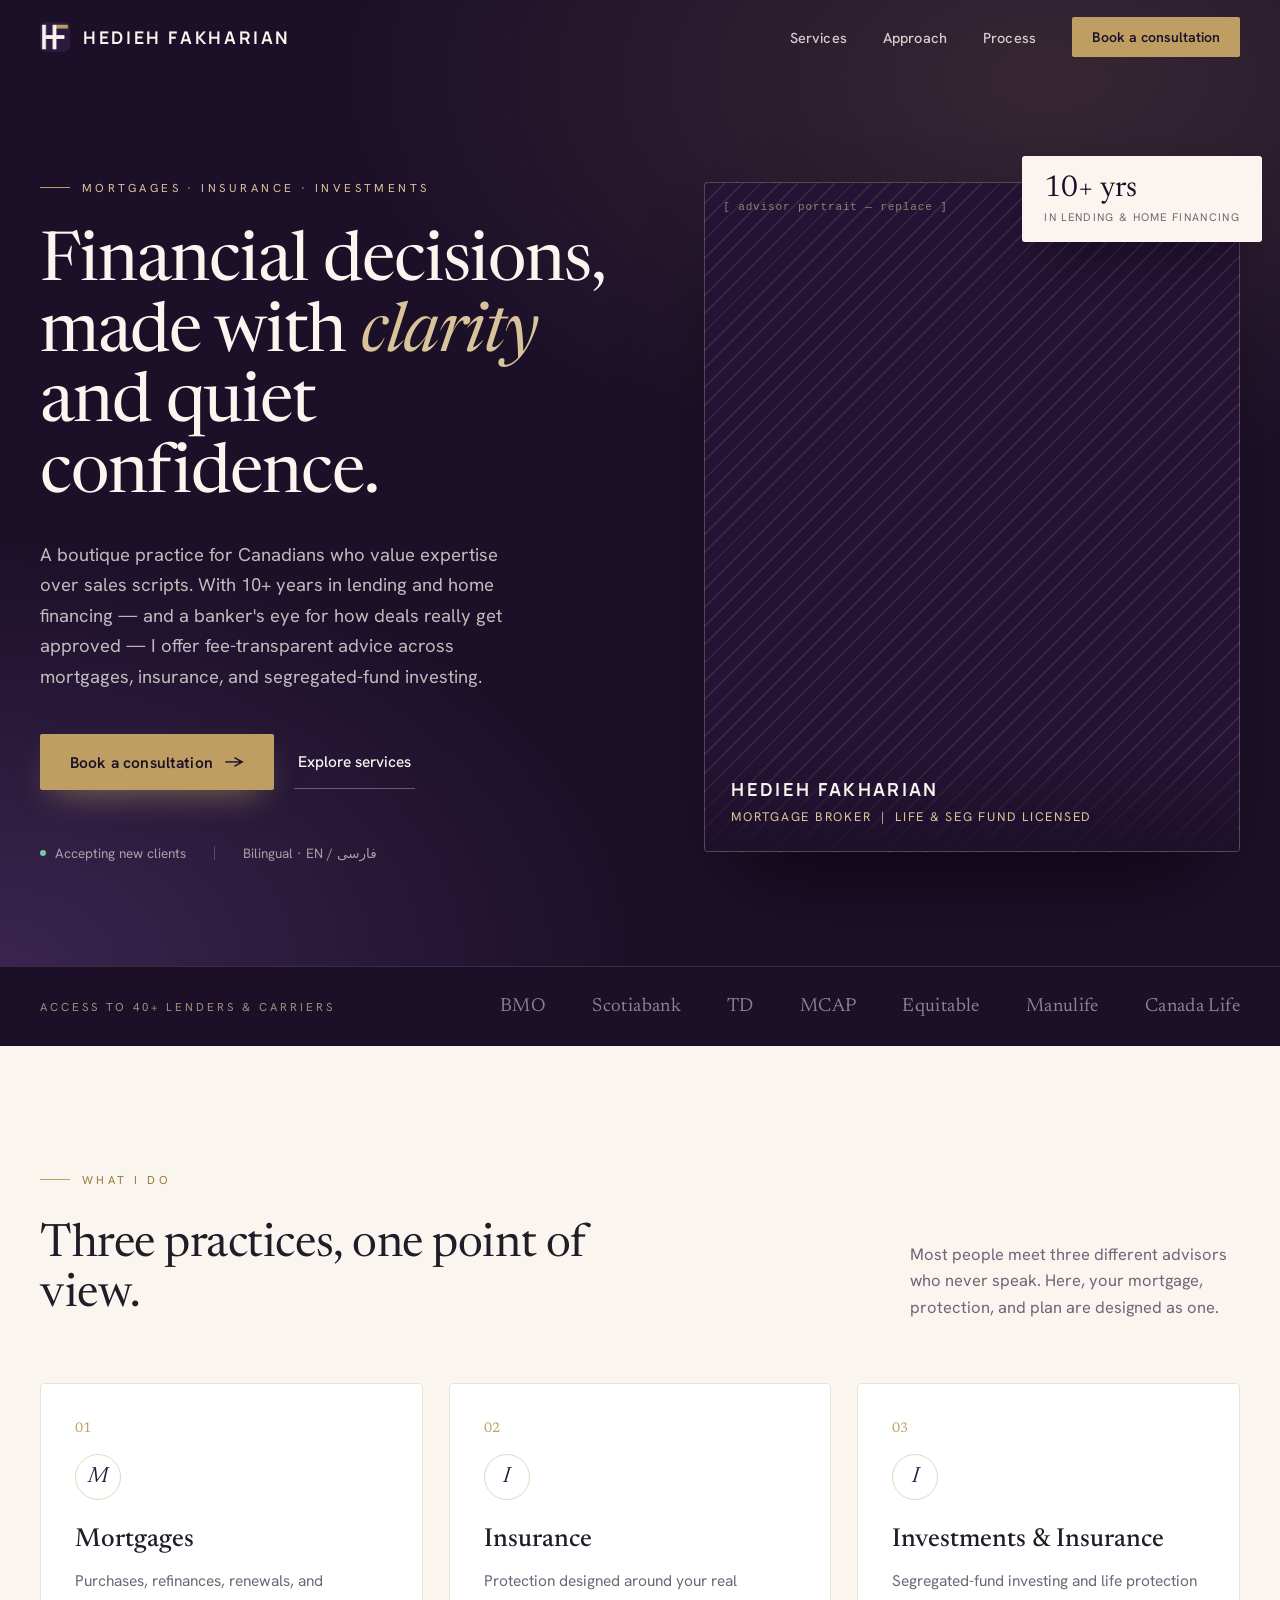
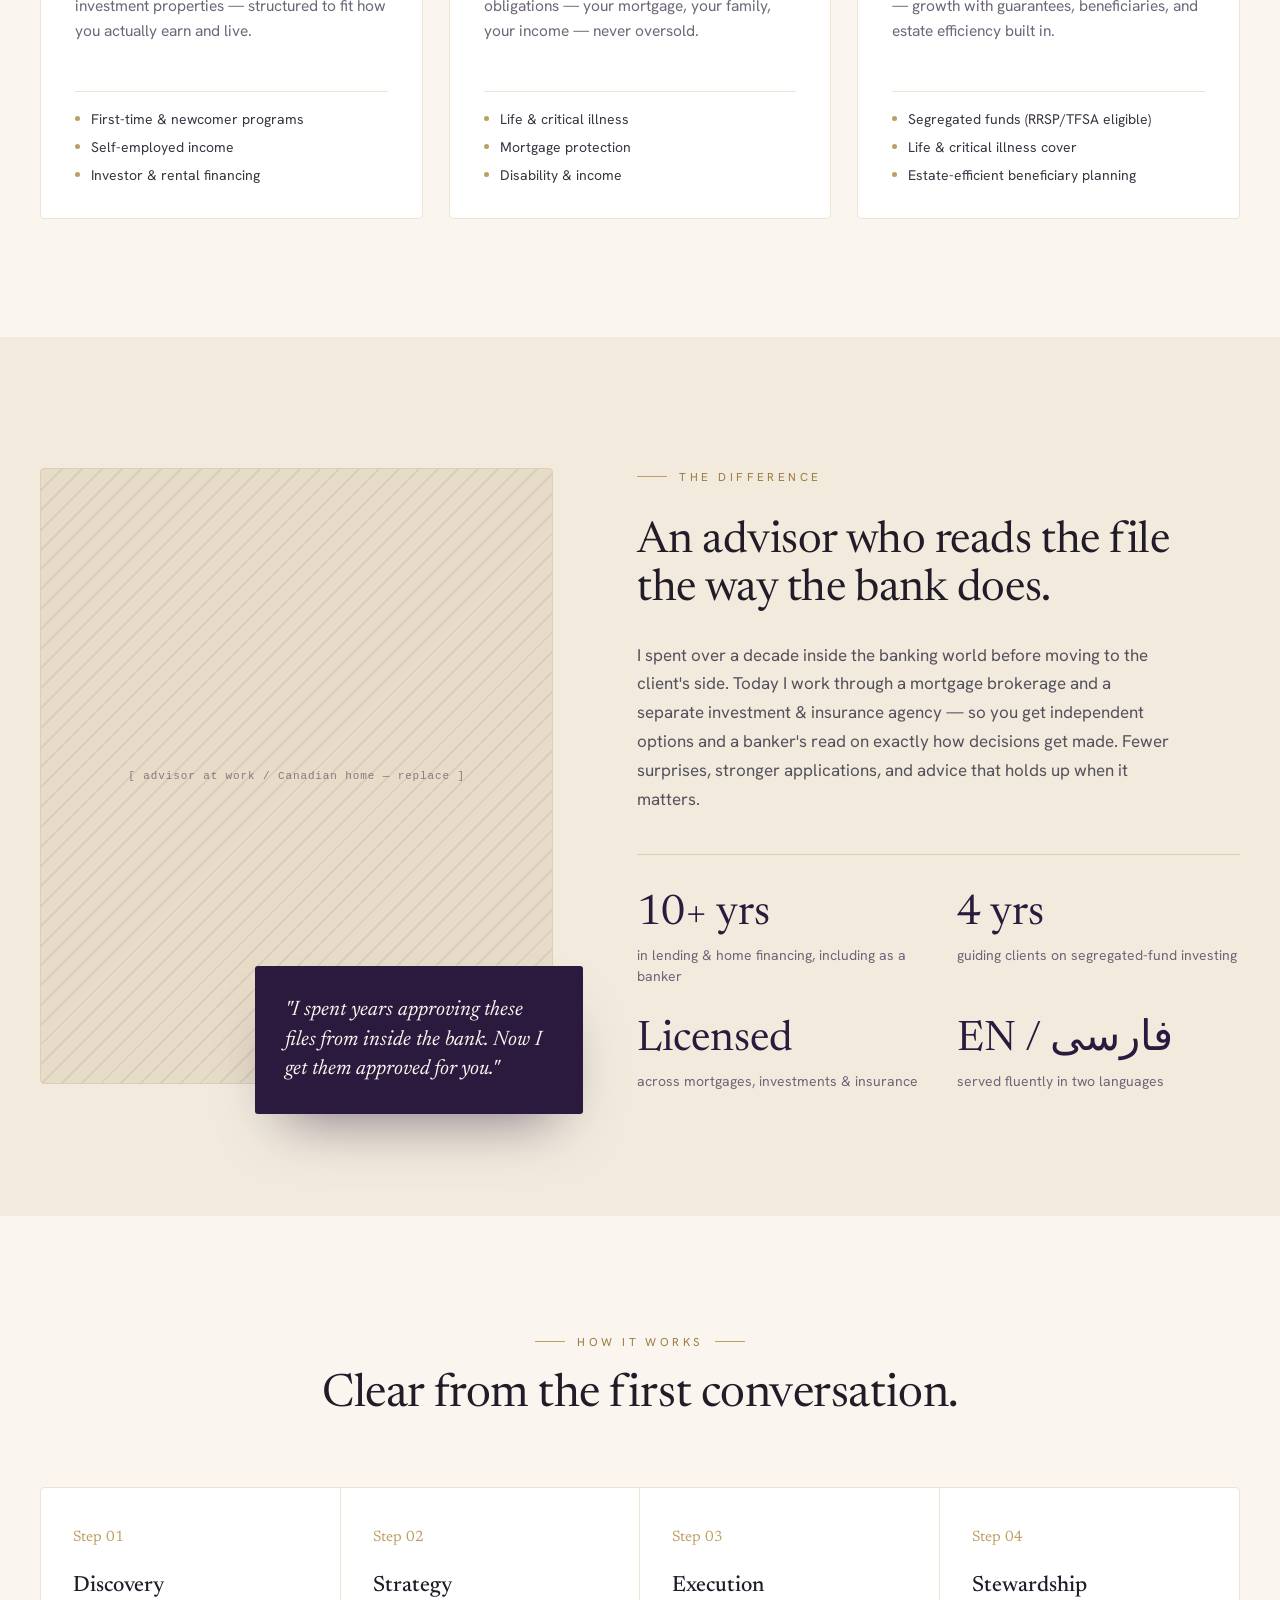
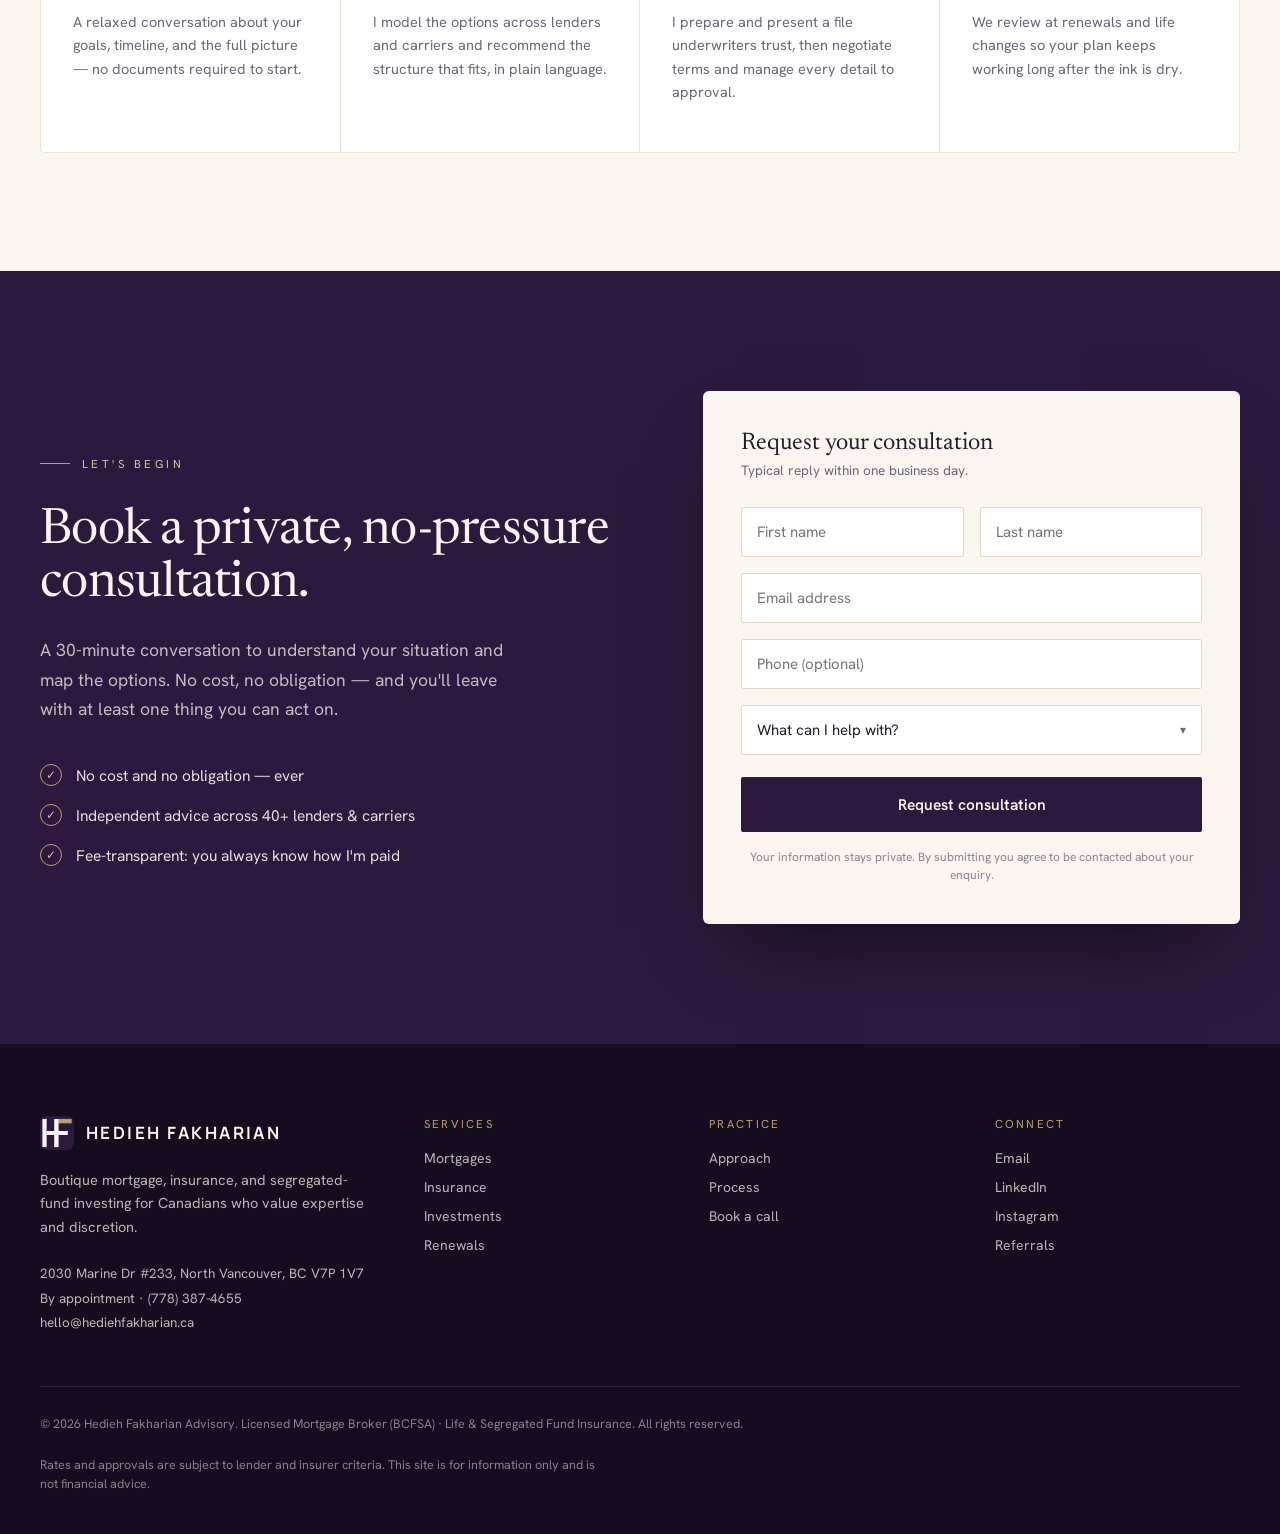
==== index.html @ 72365fda "Initial site: Hedieh Fakharian Advisory website" ====
<!DOCTYPE html>
<html lang="en">
<head>
  <meta charset="utf-8">
  <meta name="viewport" content="width=device-width, initial-scale=1">
  <title>Hedieh Fakharian Advisory — Mortgages, Insurance & Investments</title>
  <meta name="description" content="Boutique mortgage, insurance, and segregated-fund investing for Canadians who value expertise and discretion. Based in North Vancouver, BC.">
  <link rel="icon" type="image/png" href="assets/favicon.png">
  <link rel="apple-touch-icon" href="assets/app-icon.png">
  <link rel="preconnect" href="https://fonts.googleapis.com">
  <link rel="preconnect" href="https://fonts.gstatic.com" crossorigin>
  <link href="https://fonts.googleapis.com/css2?family=Newsreader:ital,opsz,wght@0,6..72,300;0,6..72,400;0,6..72,500;0,6..72,600;1,6..72,300;1,6..72,400&family=Hanken+Grotesk:wght@400;500;600;700&family=Manrope:wght@600;700;800&display=swap" rel="stylesheet">
  <link rel="stylesheet" href="styles.css">
</head>
<body>

  <!-- HEADER -->
  <header class="site-header" id="site-header">
    <div class="header-inner">
      <a href="#top" class="wordmark">
        <img src="assets/favicon.png" alt="" class="wordmark-icon">
        <span class="wordmark-text">HEDIEH&nbsp;FAKHARIAN</span>
      </a>
      <nav class="header-nav">
        <a href="#services" class="nav-link">Services</a>
        <a href="#approach" class="nav-link">Approach</a>
        <a href="#process" class="nav-link">Process</a>
        <a href="#book" class="header-cta">Book a consultation</a>
      </nav>
      <button class="mobile-menu-btn" aria-label="Open menu" id="mobile-menu-btn">
        <span></span><span></span><span></span>
      </button>
    </div>
  </header>

  <!-- HERO -->
  <section id="top" class="hero">
    <div class="hero-gradient"></div>
    <div class="hero-inner">
      <div class="hero-content">
        <div class="eyebrow">
          <span class="eyebrow-line"></span>
          <span class="eyebrow-text">Mortgages · Insurance · Investments</span>
        </div>
        <h1 class="hero-heading">
          Financial decisions,<br>made with <em>clarity</em><br>and quiet confidence.
        </h1>
        <p class="hero-sub">
          A boutique practice for Canadians who value expertise over sales scripts. With 10+ years in lending and home financing — and a banker's eye for how deals really get approved — I offer fee-transparent advice across mortgages, insurance, and segregated-fund investing.
        </p>
        <div class="hero-actions">
          <a href="#book" class="btn-primary">
            Book a consultation <span class="arrow">→</span>
          </a>
          <a href="#services" class="btn-ghost">
            Explore services
          </a>
        </div>
        <div class="hero-meta">
          <span class="status-badge"><span class="status-dot"></span> Accepting new clients</span>
          <span class="meta-divider"></span>
          <span>Bilingual · EN / فارسی</span>
        </div>
      </div>

      <div class="hero-portrait">
        <div class="portrait-frame">
          <span class="portrait-placeholder">[ advisor portrait — replace ]</span>
          <div class="portrait-overlay">
            <div class="portrait-name">HEDIEH&nbsp;FAKHARIAN</div>
            <div class="portrait-title">Mortgage Broker &nbsp;|&nbsp; Life &amp; Seg Fund Licensed</div>
          </div>
        </div>
        <div class="portrait-chip">
          <div class="chip-figure">10+ yrs</div>
          <div class="chip-label">in lending &amp; home financing</div>
        </div>
      </div>
    </div>
  </section>

  <!-- TRUST STRIP -->
  <section class="trust-strip">
    <div class="trust-inner">
      <span class="trust-label">Access to 40+ lenders &amp; carriers</span>
      <div class="trust-logos">
        <span class="partner-name">BMO</span>
        <span class="partner-name">Scotiabank</span>
        <span class="partner-name">TD</span>
        <span class="partner-name">MCAP</span>
        <span class="partner-name">Equitable</span>
        <span class="partner-name">Manulife</span>
        <span class="partner-name">Canada Life</span>
      </div>
    </div>
  </section>

  <!-- SERVICES -->
  <section id="services" class="services">
    <div class="services-inner">
      <div class="services-header">
        <div class="services-header-left">
          <div class="eyebrow">
            <span class="eyebrow-line"></span>
            <span class="eyebrow-text eyebrow-text--dark">What I do</span>
          </div>
          <h2 class="section-heading">Three practices, one point of view.</h2>
        </div>
        <p class="services-intro">Most people meet three different advisors who never speak. Here, your mortgage, protection, and plan are designed as one.</p>
      </div>

      <div class="services-grid">
        <div class="service-card">
          <span class="service-num">01</span>
          <div class="service-icon"><span>M</span></div>
          <h3 class="service-title">Mortgages</h3>
          <p class="service-body">Purchases, refinances, renewals, and investment properties — structured to fit how you actually earn and live.</p>
          <div class="service-points">
            <div class="service-point"><span class="point-dot"></span>First-time &amp; newcomer programs</div>
            <div class="service-point"><span class="point-dot"></span>Self-employed income</div>
            <div class="service-point"><span class="point-dot"></span>Investor &amp; rental financing</div>
          </div>
        </div>

        <div class="service-card">
          <span class="service-num">02</span>
          <div class="service-icon"><span>I</span></div>
          <h3 class="service-title">Insurance</h3>
          <p class="service-body">Protection designed around your real obligations — your mortgage, your family, your income — never oversold.</p>
          <div class="service-points">
            <div class="service-point"><span class="point-dot"></span>Life &amp; critical illness</div>
            <div class="service-point"><span class="point-dot"></span>Mortgage protection</div>
            <div class="service-point"><span class="point-dot"></span>Disability &amp; income</div>
          </div>
        </div>

        <div class="service-card">
          <span class="service-num">03</span>
          <div class="service-icon"><span>I</span></div>
          <h3 class="service-title">Investments &amp; Insurance</h3>
          <p class="service-body">Segregated-fund investing and life protection — growth with guarantees, beneficiaries, and estate efficiency built in.</p>
          <div class="service-points">
            <div class="service-point"><span class="point-dot"></span>Segregated funds (RRSP/TFSA eligible)</div>
            <div class="service-point"><span class="point-dot"></span>Life &amp; critical illness cover</div>
            <div class="service-point"><span class="point-dot"></span>Estate-efficient beneficiary planning</div>
          </div>
        </div>
      </div>
    </div>
  </section>

  <!-- APPROACH / DIFFERENTIATOR -->
  <section id="approach" class="approach">
    <div class="approach-inner">
      <div class="approach-image-col">
        <div class="approach-image-frame">
          <span class="approach-placeholder">[ advisor at work / Canadian home — replace ]</span>
        </div>
        <div class="approach-quote-card">
          <p>"I spent years approving these files from inside the bank. Now I get them approved for you."</p>
        </div>
      </div>

      <div class="approach-content">
        <div class="eyebrow">
          <span class="eyebrow-line"></span>
          <span class="eyebrow-text eyebrow-text--dark">The difference</span>
        </div>
        <h2 class="section-heading approach-heading">An advisor who reads the file the way the bank does.</h2>
        <p class="approach-body">I spent over a decade inside the banking world before moving to the client's side. Today I work through a mortgage brokerage and a separate investment &amp; insurance agency — so you get independent options and a banker's read on exactly how decisions get made. Fewer surprises, stronger applications, and advice that holds up when it matters.</p>

        <div class="stats-grid">
          <div class="stat">
            <div class="stat-figure">10+ yrs</div>
            <div class="stat-label">in lending &amp; home financing, including as a banker</div>
          </div>
          <div class="stat">
            <div class="stat-figure">4 yrs</div>
            <div class="stat-label">guiding clients on segregated-fund investing</div>
          </div>
          <div class="stat">
            <div class="stat-figure">Licensed</div>
            <div class="stat-label">across mortgages, investments &amp; insurance</div>
          </div>
          <div class="stat">
            <div class="stat-figure">EN / فارسی</div>
            <div class="stat-label">served fluently in two languages</div>
          </div>
        </div>
      </div>
    </div>
  </section>

  <!-- PROCESS -->
  <section id="process" class="process">
    <div class="process-inner">
      <div class="process-header">
        <div class="eyebrow eyebrow--centered">
          <span class="eyebrow-line"></span>
          <span class="eyebrow-text eyebrow-text--dark">How it works</span>
          <span class="eyebrow-line"></span>
        </div>
        <h2 class="section-heading">Clear from the first conversation.</h2>
      </div>
      <div class="process-grid">
        <div class="process-step">
          <div class="step-num">Step 01</div>
          <h3 class="step-title">Discovery</h3>
          <p class="step-body">A relaxed conversation about your goals, timeline, and the full picture — no documents required to start.</p>
        </div>
        <div class="process-step">
          <div class="step-num">Step 02</div>
          <h3 class="step-title">Strategy</h3>
          <p class="step-body">I model the options across lenders and carriers and recommend the structure that fits, in plain language.</p>
        </div>
        <div class="process-step">
          <div class="step-num">Step 03</div>
          <h3 class="step-title">Execution</h3>
          <p class="step-body">I prepare and present a file underwriters trust, then negotiate terms and manage every detail to approval.</p>
        </div>
        <div class="process-step">
          <div class="step-num">Step 04</div>
          <h3 class="step-title">Stewardship</h3>
          <p class="step-body">We review at renewals and life changes so your plan keeps working long after the ink is dry.</p>
        </div>
      </div>
    </div>
  </section>

  <!-- BOOKING / CTA -->
  <section id="book" class="booking">
    <div class="booking-inner">
      <div class="booking-content">
        <div class="eyebrow">
          <span class="eyebrow-line"></span>
          <span class="eyebrow-text">Let's begin</span>
        </div>
        <h2 class="booking-heading">Book a private, no-pressure consultation.</h2>
        <p class="booking-sub">A 30-minute conversation to understand your situation and map the options. No cost, no obligation — and you'll leave with at least one thing you can act on.</p>
        <div class="assurances">
          <div class="assurance"><span class="assurance-check">✓</span>No cost and no obligation — ever</div>
          <div class="assurance"><span class="assurance-check">✓</span>Independent advice across 40+ lenders &amp; carriers</div>
          <div class="assurance"><span class="assurance-check">✓</span>Fee-transparent: you always know how I'm paid</div>
        </div>
      </div>

      <div class="booking-form-card">
        <div class="form-title">Request your consultation</div>
        <div class="form-subtitle">Typical reply within one business day.</div>
        <form class="booking-form" id="booking-form">
          <div class="form-row">
            <input type="text" placeholder="First name" required class="form-input">
            <input type="text" placeholder="Last name" required class="form-input">
          </div>
          <input type="email" placeholder="Email address" required class="form-input">
          <input type="tel" placeholder="Phone (optional)" class="form-input">
          <div class="select-wrapper">
            <select class="form-select" required>
              <option value="">What can I help with?</option>
              <option>I'm exploring a mortgage</option>
              <option>Refinancing / renewal</option>
              <option>Insurance &amp; protection</option>
              <option>Investments &amp; insurance</option>
              <option>Not sure yet — let's talk</option>
            </select>
            <span class="select-arrow">▾</span>
          </div>
          <button type="submit" class="form-submit" id="form-submit">Request consultation</button>
          <p class="form-disclaimer">Your information stays private. By submitting you agree to be contacted about your enquiry.</p>
        </form>
      </div>
    </div>
  </section>

  <!-- FOOTER -->
  <footer class="site-footer">
    <div class="footer-inner">
      <div class="footer-grid">
        <div class="footer-brand">
          <div class="footer-wordmark">
            <img src="assets/favicon.png" alt="" class="footer-icon">
            <span class="footer-name">HEDIEH&nbsp;FAKHARIAN</span>
          </div>
          <p class="footer-desc">Boutique mortgage, insurance, and segregated-fund investing for Canadians who value expertise and discretion.</p>
          <div class="footer-contact">
            <div>2030 Marine Dr #233, North Vancouver, BC V7P 1V7</div>
            <div>By appointment · (778) 387-4655</div>
            <div>hello@hediehfakharian.ca</div>
          </div>
        </div>

        <div class="footer-col">
          <div class="footer-col-head">Services</div>
          <div class="footer-links">
            <a href="#services">Mortgages</a>
            <a href="#services">Insurance</a>
            <a href="#services">Investments</a>
            <a href="#services">Renewals</a>
          </div>
        </div>

        <div class="footer-col">
          <div class="footer-col-head">Practice</div>
          <div class="footer-links">
            <a href="#approach">Approach</a>
            <a href="#process">Process</a>
            <a href="#book">Book a call</a>
          </div>
        </div>

        <div class="footer-col">
          <div class="footer-col-head">Connect</div>
          <div class="footer-links">
            <a href="mailto:hello@hediehfakharian.ca">Email</a>
            <a href="#">LinkedIn</a>
            <a href="#">Instagram</a>
            <a href="#">Referrals</a>
          </div>
        </div>
      </div>

      <div class="footer-bottom">
        <span>© 2026 Hedieh Fakharian Advisory. Licensed Mortgage Broker (BCFSA) · Life &amp; Segregated Fund Insurance. All rights reserved.</span>
        <span class="footer-legal">Rates and approvals are subject to lender and insurer criteria. This site is for information only and is not financial advice.</span>
      </div>
    </div>
  </footer>

  <!-- MOBILE NAV OVERLAY -->
  <div class="mobile-nav" id="mobile-nav">
    <nav class="mobile-nav-links">
      <a href="#services">Services</a>
      <a href="#approach">Approach</a>
      <a href="#process">Process</a>
      <a href="#book" class="mobile-nav-cta">Book a consultation</a>
    </nav>
  </div>

  <script src="script.js"></script>
</body>
</html>
---- styles.css ----
/* ===== RESET & BASE ===== */
*, *::before, *::after { box-sizing: border-box; margin: 0; padding: 0; }
html { scroll-behavior: smooth; }
body {
  font-family: 'Hanken Grotesk', system-ui, sans-serif;
  color: #211C28;
  background: #FAF6EF;
  -webkit-font-smoothing: antialiased;
  -moz-osx-font-smoothing: grayscale;
  overflow-x: hidden;
}
::selection { background: #2B1A3D; color: #FAF6EF; }
img { display: block; max-width: 100%; }
a { transition: color 0.2s; }
button { cursor: pointer; }

@keyframes riseIn {
  from { opacity: 0; transform: translateY(18px); }
  to { opacity: 1; transform: translateY(0); }
}
@keyframes fadeIn {
  from { opacity: 0; }
  to { opacity: 1; }
}

/* ===== HEADER ===== */
.site-header {
  position: fixed;
  top: 0;
  left: 0;
  right: 0;
  z-index: 50;
  height: 74px;
  background: transparent;
  transition: background 0.4s ease, box-shadow 0.4s ease;
}
.site-header.scrolled {
  background: rgba(28, 16, 41, 0.92);
  backdrop-filter: saturate(140%) blur(14px);
  -webkit-backdrop-filter: saturate(140%) blur(14px);
  box-shadow: 0 1px 0 rgba(216, 195, 154, 0.16);
}
.header-inner {
  max-width: 1280px;
  margin: 0 auto;
  padding: 0 40px;
  height: 100%;
  display: flex;
  align-items: center;
  justify-content: space-between;
}
.wordmark {
  color: #FAF6EF;
  text-decoration: none;
  display: flex;
  align-items: center;
  gap: 13px;
}
.wordmark-icon {
  width: 30px;
  height: 30px;
  border-radius: 5px;
}
.wordmark-text {
  font-family: 'Manrope', sans-serif;
  font-weight: 700;
  font-size: 17.5px;
  letter-spacing: 0.15em;
}
.header-nav {
  display: flex;
  align-items: center;
  gap: 36px;
}
.nav-link {
  color: rgba(250, 246, 239, 0.82);
  font-size: 14.5px;
  font-weight: 500;
  text-decoration: none;
  letter-spacing: 0.01em;
}
.nav-link:hover { color: #D8C39A; }
.header-cta {
  background: #BE9E62;
  color: #1C1029;
  font-weight: 600;
  font-size: 14px;
  padding: 11px 20px;
  border-radius: 2px;
  text-decoration: none;
  white-space: nowrap;
  transition: opacity 0.2s, transform 0.2s;
}
.header-cta:hover {
  opacity: 0.88;
  transform: translateY(-1px);
}
.mobile-menu-btn {
  display: none;
  flex-direction: column;
  gap: 5px;
  background: none;
  border: none;
  padding: 8px;
}
.mobile-menu-btn span {
  display: block;
  width: 22px;
  height: 2px;
  background: #FAF6EF;
  border-radius: 1px;
  transition: transform 0.3s, opacity 0.3s;
}

/* ===== HERO ===== */
.hero {
  position: relative;
  background: #1C1029;
  color: #FAF6EF;
  overflow: hidden;
}
.hero-gradient {
  position: absolute;
  inset: 0;
  background:
    radial-gradient(120% 90% at 82% 8%, rgba(190, 158, 98, 0.16) 0%, rgba(190, 158, 98, 0) 46%),
    radial-gradient(90% 80% at 0% 100%, rgba(125, 86, 168, 0.30) 0%, rgba(125, 86, 168, 0) 55%);
}
.hero-inner {
  position: relative;
  max-width: 1280px;
  margin: 0 auto;
  padding: 172px 40px 104px;
  display: grid;
  grid-template-columns: 1.05fr 0.95fr;
  gap: 72px;
  align-items: center;
}
.hero-content {
  animation: riseIn 0.9s cubic-bezier(0.2, 0.7, 0.2, 1) both;
}
.eyebrow {
  display: inline-flex;
  align-items: center;
  gap: 12px;
  margin-bottom: 34px;
}
.eyebrow--centered {
  justify-content: center;
}
.eyebrow-line {
  width: 30px;
  height: 1px;
  background: #BE9E62;
}
.eyebrow-text {
  font-size: 11.5px;
  letter-spacing: 0.3em;
  text-transform: uppercase;
  color: #D8C39A;
}
.eyebrow-text--dark { color: #9A7B3E; }
.hero-heading {
  font-family: 'Newsreader', serif;
  font-weight: 400;
  font-size: 68px;
  line-height: 1.04;
  letter-spacing: -0.015em;
  margin-bottom: 28px;
}
.hero-heading em {
  font-style: italic;
  color: #D8C39A;
}
.hero-sub {
  font-size: 18.5px;
  line-height: 1.65;
  color: rgba(250, 246, 239, 0.74);
  max-width: 486px;
  margin-bottom: 42px;
}
.hero-actions {
  display: flex;
  align-items: center;
  gap: 20px;
  flex-wrap: wrap;
}
.btn-primary {
  display: inline-flex;
  align-items: center;
  gap: 12px;
  background: #BE9E62;
  color: #1C1029;
  font-weight: 600;
  font-size: 15.5px;
  letter-spacing: 0.01em;
  padding: 17px 30px;
  border-radius: 2px;
  text-decoration: none;
  box-shadow: 0 14px 34px -14px rgba(190, 158, 98, 0.7);
  transition: transform 0.2s, box-shadow 0.2s;
}
.btn-primary:hover {
  transform: translateY(-2px);
  box-shadow: 0 20px 40px -14px rgba(190, 158, 98, 0.8);
}
.btn-primary .arrow {
  font-size: 17px;
  transform: translateY(-1px);
}
.btn-ghost {
  display: inline-flex;
  align-items: center;
  gap: 10px;
  color: #FAF6EF;
  font-weight: 500;
  font-size: 15.5px;
  text-decoration: none;
  padding: 16px 4px;
  border-bottom: 1px solid rgba(250, 246, 239, 0.32);
  transition: border-color 0.2s, color 0.2s;
}
.btn-ghost:hover {
  border-color: #BE9E62;
  color: #D8C39A;
}
.hero-meta {
  margin-top: 54px;
  display: flex;
  align-items: center;
  gap: 28px;
  color: rgba(250, 246, 239, 0.6);
  font-size: 13.5px;
}
.status-badge {
  display: flex;
  align-items: center;
  gap: 9px;
}
.status-dot {
  width: 6px;
  height: 6px;
  border-radius: 50%;
  background: #7CC79B;
}
.meta-divider {
  width: 1px;
  height: 14px;
  background: rgba(250, 246, 239, 0.2);
}

/* Hero Portrait */
.hero-portrait {
  position: relative;
  animation: fadeIn 1.2s ease both;
}
.portrait-frame {
  position: relative;
  aspect-ratio: 4/5;
  border-radius: 4px;
  overflow: hidden;
  border: 1px solid rgba(216, 195, 154, 0.28);
  background-image: repeating-linear-gradient(135deg, rgba(216, 195, 154, 0.10) 0 2px, transparent 2px 13px);
  background-color: #241334;
  display: flex;
  align-items: flex-end;
  justify-content: center;
  box-shadow: 0 50px 90px -40px rgba(0, 0, 0, 0.7);
}
.portrait-placeholder {
  font-family: ui-monospace, Menlo, monospace;
  font-size: 11px;
  letter-spacing: 0.08em;
  color: rgba(216, 195, 154, 0.62);
  position: absolute;
  top: 18px;
  left: 18px;
}
.portrait-overlay {
  position: relative;
  width: 100%;
  padding: 26px;
  background: linear-gradient(0deg, rgba(28, 16, 41, 0.92) 0%, rgba(28, 16, 41, 0) 100%);
}
.portrait-name {
  font-family: 'Manrope', sans-serif;
  font-weight: 700;
  font-size: 18px;
  letter-spacing: 0.13em;
}
.portrait-title {
  font-size: 12.5px;
  letter-spacing: 0.14em;
  text-transform: uppercase;
  color: #D8C39A;
  margin-top: 7px;
}
.portrait-chip {
  position: absolute;
  top: -26px;
  right: -22px;
  background: #FAF6EF;
  color: #1C1029;
  padding: 18px 22px;
  border-radius: 3px;
  box-shadow: 0 24px 50px -22px rgba(0, 0, 0, 0.55);
}
.chip-figure {
  font-family: 'Newsreader', serif;
  font-size: 30px;
  line-height: 1;
}
.chip-label {
  font-size: 11px;
  letter-spacing: 0.12em;
  text-transform: uppercase;
  color: #6E6678;
  margin-top: 6px;
}

/* ===== TRUST STRIP ===== */
.trust-strip {
  background: #1C1029;
  border-top: 1px solid rgba(216, 195, 154, 0.16);
}
.trust-inner {
  max-width: 1280px;
  margin: 0 auto;
  padding: 30px 40px;
  display: flex;
  align-items: center;
  justify-content: space-between;
  gap: 40px;
  flex-wrap: wrap;
}
.trust-label {
  font-size: 11.5px;
  letter-spacing: 0.26em;
  text-transform: uppercase;
  color: rgba(216, 195, 154, 0.7);
  white-space: nowrap;
}
.trust-logos {
  display: flex;
  align-items: center;
  gap: 46px;
  flex-wrap: wrap;
  flex: 1;
  justify-content: flex-end;
}
.partner-name {
  font-family: 'Newsreader', serif;
  font-size: 19px;
  color: rgba(250, 246, 239, 0.5);
  letter-spacing: 0.02em;
  white-space: nowrap;
}

/* ===== SERVICES ===== */
.services {
  background: #FAF6EF;
  padding: 118px 40px;
}
.services-inner {
  max-width: 1280px;
  margin: 0 auto;
}
.services-header {
  display: flex;
  align-items: flex-end;
  justify-content: space-between;
  gap: 40px;
  margin-bottom: 62px;
  flex-wrap: wrap;
}
.services-header-left {
  max-width: 620px;
}
.section-heading {
  font-family: 'Newsreader', serif;
  font-weight: 400;
  font-size: 46px;
  line-height: 1.08;
  letter-spacing: -0.01em;
}
.services-intro {
  font-size: 16.5px;
  line-height: 1.62;
  color: #6E6678;
  max-width: 330px;
}
.services-grid {
  display: grid;
  grid-template-columns: repeat(3, 1fr);
  gap: 26px;
}
.service-card {
  position: relative;
  background: #fff;
  border: 1px solid #ECE3D3;
  border-radius: 4px;
  padding: 38px 34px 34px;
  display: flex;
  flex-direction: column;
  min-height: 436px;
  transition: transform 0.35s cubic-bezier(0.2, 0.7, 0.2, 1), box-shadow 0.35s, border-color 0.35s;
}
.service-card:hover {
  transform: translateY(-6px);
  box-shadow: 0 30px 60px -34px rgba(43, 26, 61, 0.4);
  border-color: #D8C39A;
}
.service-num {
  font-family: 'Newsreader', serif;
  font-size: 14px;
  color: #BE9E62;
}
.service-icon {
  width: 46px;
  height: 46px;
  border-radius: 50%;
  border: 1px solid #E4D7BE;
  display: flex;
  align-items: center;
  justify-content: center;
  margin: 18px 0 26px;
  color: #2B1A3D;
}
.service-icon span {
  font-family: 'Newsreader', serif;
  font-style: italic;
  font-size: 22px;
}
.service-title {
  font-family: 'Newsreader', serif;
  font-weight: 500;
  font-size: 26px;
  line-height: 1.12;
  margin-bottom: 14px;
}
.service-body {
  font-size: 15.5px;
  line-height: 1.6;
  color: #6E6678;
  margin-bottom: 24px;
  flex: 1;
}
.service-points {
  border-top: 1px solid #ECE3D3;
  padding-top: 18px;
  display: flex;
  flex-direction: column;
  gap: 10px;
}
.service-point {
  display: flex;
  align-items: center;
  gap: 11px;
  font-size: 14px;
  color: #3A3340;
}
.point-dot {
  width: 5px;
  height: 5px;
  border-radius: 50%;
  background: #BE9E62;
  flex: none;
}

/* ===== APPROACH ===== */
.approach {
  background: #F2EBDD;
  padding: 124px 40px;
}
.approach-inner {
  max-width: 1280px;
  margin: 0 auto;
  display: grid;
  grid-template-columns: 0.92fr 1.08fr;
  gap: 84px;
  align-items: center;
}
.approach-image-col {
  position: relative;
}
.approach-image-frame {
  aspect-ratio: 5/6;
  border-radius: 4px;
  background-image: repeating-linear-gradient(135deg, rgba(43, 26, 61, 0.07) 0 2px, transparent 2px 14px);
  background-color: #E7DCC8;
  border: 1px solid #DECFB4;
  display: flex;
  align-items: center;
  justify-content: center;
}
.approach-placeholder {
  font-family: ui-monospace, Menlo, monospace;
  font-size: 11px;
  letter-spacing: 0.08em;
  color: rgba(43, 26, 61, 0.5);
}
.approach-quote-card {
  position: absolute;
  bottom: -30px;
  right: -30px;
  width: 64%;
  background: #2B1A3D;
  color: #FAF6EF;
  padding: 30px;
  border-radius: 3px;
  box-shadow: 0 30px 60px -28px rgba(43, 26, 61, 0.6);
}
.approach-quote-card p {
  font-family: 'Newsreader', serif;
  font-style: italic;
  font-size: 21px;
  line-height: 1.4;
}
.approach-heading {
  margin-bottom: 26px;
  max-width: 560px;
  font-size: 44px;
  line-height: 1.1;
}
.approach-body {
  font-size: 17px;
  line-height: 1.7;
  color: #54505C;
  max-width: 540px;
  margin-bottom: 40px;
}
.stats-grid {
  display: grid;
  grid-template-columns: repeat(2, 1fr);
  gap: 32px 36px;
  border-top: 1px solid #DECFB4;
  padding-top: 38px;
}
.stat-figure {
  font-family: 'Newsreader', serif;
  font-size: 42px;
  line-height: 1;
  color: #2B1A3D;
}
.stat-label {
  font-size: 14px;
  line-height: 1.5;
  color: #6E6678;
  margin-top: 10px;
}

/* ===== PROCESS ===== */
.process {
  background: #FAF6EF;
  padding: 118px 40px;
}
.process-inner {
  max-width: 1280px;
  margin: 0 auto;
}
.process-header {
  text-align: center;
  margin-bottom: 66px;
}
.process-header .eyebrow {
  margin-bottom: 22px;
  display: flex;
  justify-content: center;
}
.process-grid {
  display: grid;
  grid-template-columns: repeat(4, 1fr);
  border: 1px solid #ECE3D3;
  border-radius: 4px;
  overflow: hidden;
  background: #fff;
}
.process-step {
  padding: 42px 32px 48px;
  border-right: 1px solid #ECE3D3;
  transition: background 0.3s;
}
.process-step:last-child { border-right: none; }
.process-step:hover { background: #FBF8F1; }
.step-num {
  font-family: 'Newsreader', serif;
  font-size: 15px;
  color: #BE9E62;
  margin-bottom: 30px;
}
.step-title {
  font-family: 'Newsreader', serif;
  font-weight: 500;
  font-size: 22px;
  margin-bottom: 13px;
}
.step-body {
  font-size: 14.5px;
  line-height: 1.62;
  color: #6E6678;
}

/* ===== BOOKING ===== */
.booking {
  background: #2B1A3D;
  color: #FAF6EF;
  padding: 120px 40px;
}
.booking-inner {
  max-width: 1280px;
  margin: 0 auto;
  display: grid;
  grid-template-columns: 1fr 0.92fr;
  gap: 80px;
  align-items: center;
}
.booking-heading {
  font-family: 'Newsreader', serif;
  font-weight: 400;
  font-size: 50px;
  line-height: 1.06;
  letter-spacing: -0.015em;
  margin-bottom: 24px;
}
.booking-sub {
  font-size: 17.5px;
  line-height: 1.7;
  color: rgba(250, 246, 239, 0.74);
  max-width: 480px;
  margin-bottom: 40px;
}
.assurances {
  display: flex;
  flex-direction: column;
  gap: 18px;
}
.assurance {
  display: flex;
  align-items: center;
  gap: 14px;
  font-size: 15.5px;
  color: rgba(250, 246, 239, 0.9);
}
.assurance-check {
  width: 22px;
  height: 22px;
  border-radius: 50%;
  border: 1px solid #BE9E62;
  display: flex;
  align-items: center;
  justify-content: center;
  color: #D8C39A;
  font-size: 12px;
  flex: none;
}

/* Booking Form */
.booking-form-card {
  background: #FAF6EF;
  color: #211C28;
  border-radius: 6px;
  padding: 40px 38px;
  box-shadow: 0 40px 80px -36px rgba(0, 0, 0, 0.6);
}
.form-title {
  font-family: 'Newsreader', serif;
  font-size: 24px;
  margin-bottom: 6px;
}
.form-subtitle {
  font-size: 13.5px;
  color: #6E6678;
  margin-bottom: 28px;
}
.booking-form {
  display: flex;
  flex-direction: column;
  gap: 16px;
}
.form-row {
  display: grid;
  grid-template-columns: 1fr 1fr;
  gap: 16px;
}
.form-input {
  width: 100%;
  background: #fff;
  border: 1px solid #E2D8C7;
  border-radius: 2px;
  padding: 14px 15px;
  font-family: inherit;
  font-size: 15px;
  color: #211C28;
  outline: none;
  transition: border-color 0.2s;
}
.form-input:focus { border-color: #BE9E62; }
.select-wrapper {
  position: relative;
}
.form-select {
  width: 100%;
  appearance: none;
  -webkit-appearance: none;
  background: #fff;
  border: 1px solid #E2D8C7;
  border-radius: 2px;
  padding: 14px 15px;
  font-family: inherit;
  font-size: 15px;
  color: #211C28;
  outline: none;
  cursor: pointer;
  transition: border-color 0.2s;
}
.form-select:focus { border-color: #BE9E62; }
.select-arrow {
  position: absolute;
  right: 16px;
  top: 50%;
  transform: translateY(-50%);
  pointer-events: none;
  color: #6E6678;
  font-size: 12px;
}
.form-submit {
  margin-top: 6px;
  background: #2B1A3D;
  color: #FAF6EF;
  font-family: 'Hanken Grotesk', sans-serif;
  font-weight: 600;
  font-size: 15.5px;
  border: none;
  padding: 17px;
  border-radius: 2px;
  transition: background 0.25s, transform 0.2s;
}
.form-submit:hover {
  background: #3A2455;
  transform: translateY(-1px);
}
.form-submit.submitted {
  background: #2E7D4F;
  pointer-events: none;
}
.form-disclaimer {
  font-size: 12px;
  color: #8A8392;
  line-height: 1.5;
  text-align: center;
}

/* ===== FOOTER ===== */
.site-footer {
  background: #150C1F;
  color: rgba(250, 246, 239, 0.72);
  padding: 72px 40px 40px;
}
.footer-inner {
  max-width: 1280px;
  margin: 0 auto;
}
.footer-grid {
  display: grid;
  grid-template-columns: 1.4fr 1fr 1fr 1fr;
  gap: 40px;
  padding-bottom: 52px;
  border-bottom: 1px solid rgba(216, 195, 154, 0.14);
}
.footer-wordmark {
  display: flex;
  align-items: center;
  gap: 12px;
  margin-bottom: 18px;
}
.footer-icon {
  width: 34px;
  height: 34px;
  border-radius: 6px;
}
.footer-name {
  font-family: 'Manrope', sans-serif;
  font-weight: 700;
  font-size: 17px;
  letter-spacing: 0.14em;
  color: #FAF6EF;
}
.footer-desc {
  font-size: 14.5px;
  line-height: 1.65;
  max-width: 330px;
}
.footer-contact {
  margin-top: 22px;
  font-size: 13.5px;
  line-height: 1.8;
}
.footer-col-head {
  font-size: 11.5px;
  letter-spacing: 0.2em;
  text-transform: uppercase;
  color: #BE9E62;
  margin-bottom: 18px;
}
.footer-links {
  display: flex;
  flex-direction: column;
  gap: 11px;
}
.footer-links a {
  font-size: 14px;
  color: rgba(250, 246, 239, 0.72);
  text-decoration: none;
}
.footer-links a:hover { color: #D8C39A; }
.footer-bottom {
  display: flex;
  align-items: center;
  justify-content: space-between;
  gap: 24px;
  padding-top: 28px;
  flex-wrap: wrap;
  font-size: 12.5px;
  color: rgba(250, 246, 239, 0.5);
}
.footer-legal {
  max-width: 560px;
  line-height: 1.5;
}

/* ===== MOBILE NAV OVERLAY ===== */
.mobile-nav {
  position: fixed;
  inset: 0;
  z-index: 49;
  background: rgba(28, 16, 41, 0.97);
  backdrop-filter: blur(16px);
  -webkit-backdrop-filter: blur(16px);
  display: flex;
  align-items: center;
  justify-content: center;
  opacity: 0;
  pointer-events: none;
  transition: opacity 0.3s;
}
.mobile-nav.open {
  opacity: 1;
  pointer-events: auto;
}
.mobile-nav-links {
  display: flex;
  flex-direction: column;
  align-items: center;
  gap: 32px;
}
.mobile-nav-links a {
  font-family: 'Newsreader', serif;
  font-size: 32px;
  color: #FAF6EF;
  text-decoration: none;
  transition: color 0.2s;
}
.mobile-nav-links a:hover { color: #D8C39A; }
.mobile-nav-cta {
  margin-top: 16px;
  background: #BE9E62;
  color: #1C1029 !important;
  font-family: 'Hanken Grotesk', sans-serif !important;
  font-size: 16px !important;
  font-weight: 600;
  padding: 16px 32px;
  border-radius: 2px;
}

/* ===== RESPONSIVE ===== */
@media (max-width: 1024px) {
  .hero-inner {
    grid-template-columns: 1fr;
    padding: 140px 40px 80px;
    gap: 56px;
  }
  .hero-portrait { max-width: 420px; }
  .approach-inner {
    grid-template-columns: 1fr;
    gap: 60px;
  }
  .approach-image-col { max-width: 500px; }
  .booking-inner {
    grid-template-columns: 1fr;
    gap: 56px;
  }
  .services-grid { grid-template-columns: 1fr 1fr; }
  .process-grid { grid-template-columns: 1fr 1fr; }
  .process-step { border-right: none; border-bottom: 1px solid #ECE3D3; }
  .process-step:nth-child(odd) { border-right: 1px solid #ECE3D3; }
  .process-step:nth-last-child(-n+2) { border-bottom: none; }
  .footer-grid { grid-template-columns: 1fr 1fr; gap: 40px 60px; }
}

@media (max-width: 768px) {
  .header-inner { padding: 0 24px; }
  .header-nav { display: none; }
  .mobile-menu-btn { display: flex; }
  .hero-inner { padding: 130px 24px 64px; }
  .hero-heading { font-size: 44px; }
  .hero-sub { font-size: 16.5px; }
  .hero-meta { flex-direction: column; align-items: flex-start; gap: 12px; }
  .meta-divider { display: none; }
  .portrait-chip { top: -16px; right: -10px; padding: 14px 16px; }
  .chip-figure { font-size: 24px; }
  .trust-inner { justify-content: center; padding: 24px; }
  .trust-logos { justify-content: center; gap: 24px; }
  .services { padding: 80px 24px; }
  .services-grid { grid-template-columns: 1fr; }
  .service-card { min-height: auto; }
  .section-heading { font-size: 36px; }
  .approach { padding: 80px 24px; }
  .approach-quote-card {
    position: relative;
    bottom: auto;
    right: auto;
    width: 100%;
    margin-top: -20px;
  }
  .approach-heading { font-size: 34px; }
  .stats-grid { grid-template-columns: 1fr 1fr; gap: 24px; }
  .stat-figure { font-size: 32px; }
  .process { padding: 80px 24px; }
  .process-grid { grid-template-columns: 1fr; }
  .process-step { border-right: none !important; border-bottom: 1px solid #ECE3D3; }
  .process-step:last-child { border-bottom: none; }
  .booking { padding: 80px 24px; }
  .booking-heading { font-size: 36px; }
  .booking-form-card { padding: 30px 24px; }
  .form-row { grid-template-columns: 1fr; }
  .site-footer { padding: 56px 24px 32px; }
  .footer-grid { grid-template-columns: 1fr; gap: 36px; }
  .footer-bottom { flex-direction: column; align-items: flex-start; }
}

@media (max-width: 480px) {
  .hero-heading { font-size: 36px; }
  .btn-primary { width: 100%; justify-content: center; }
  .booking-heading { font-size: 30px; }
}
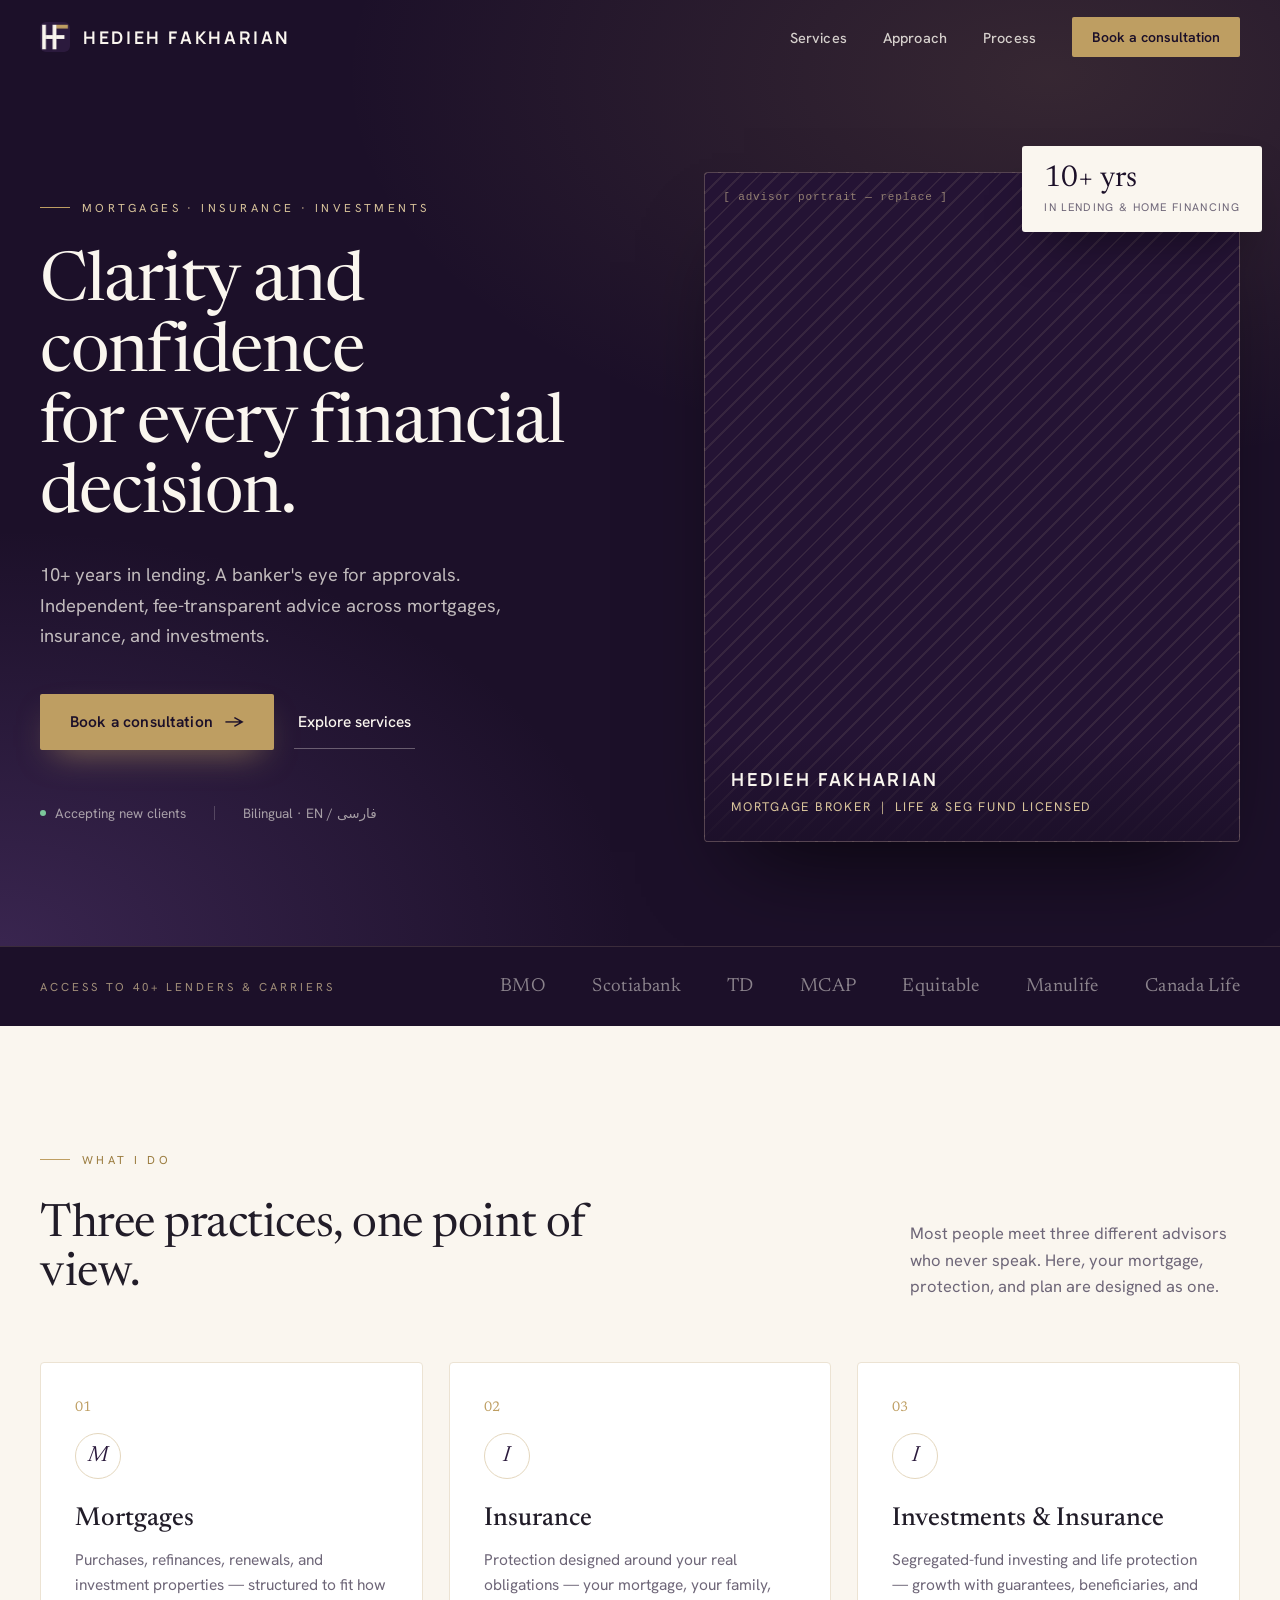
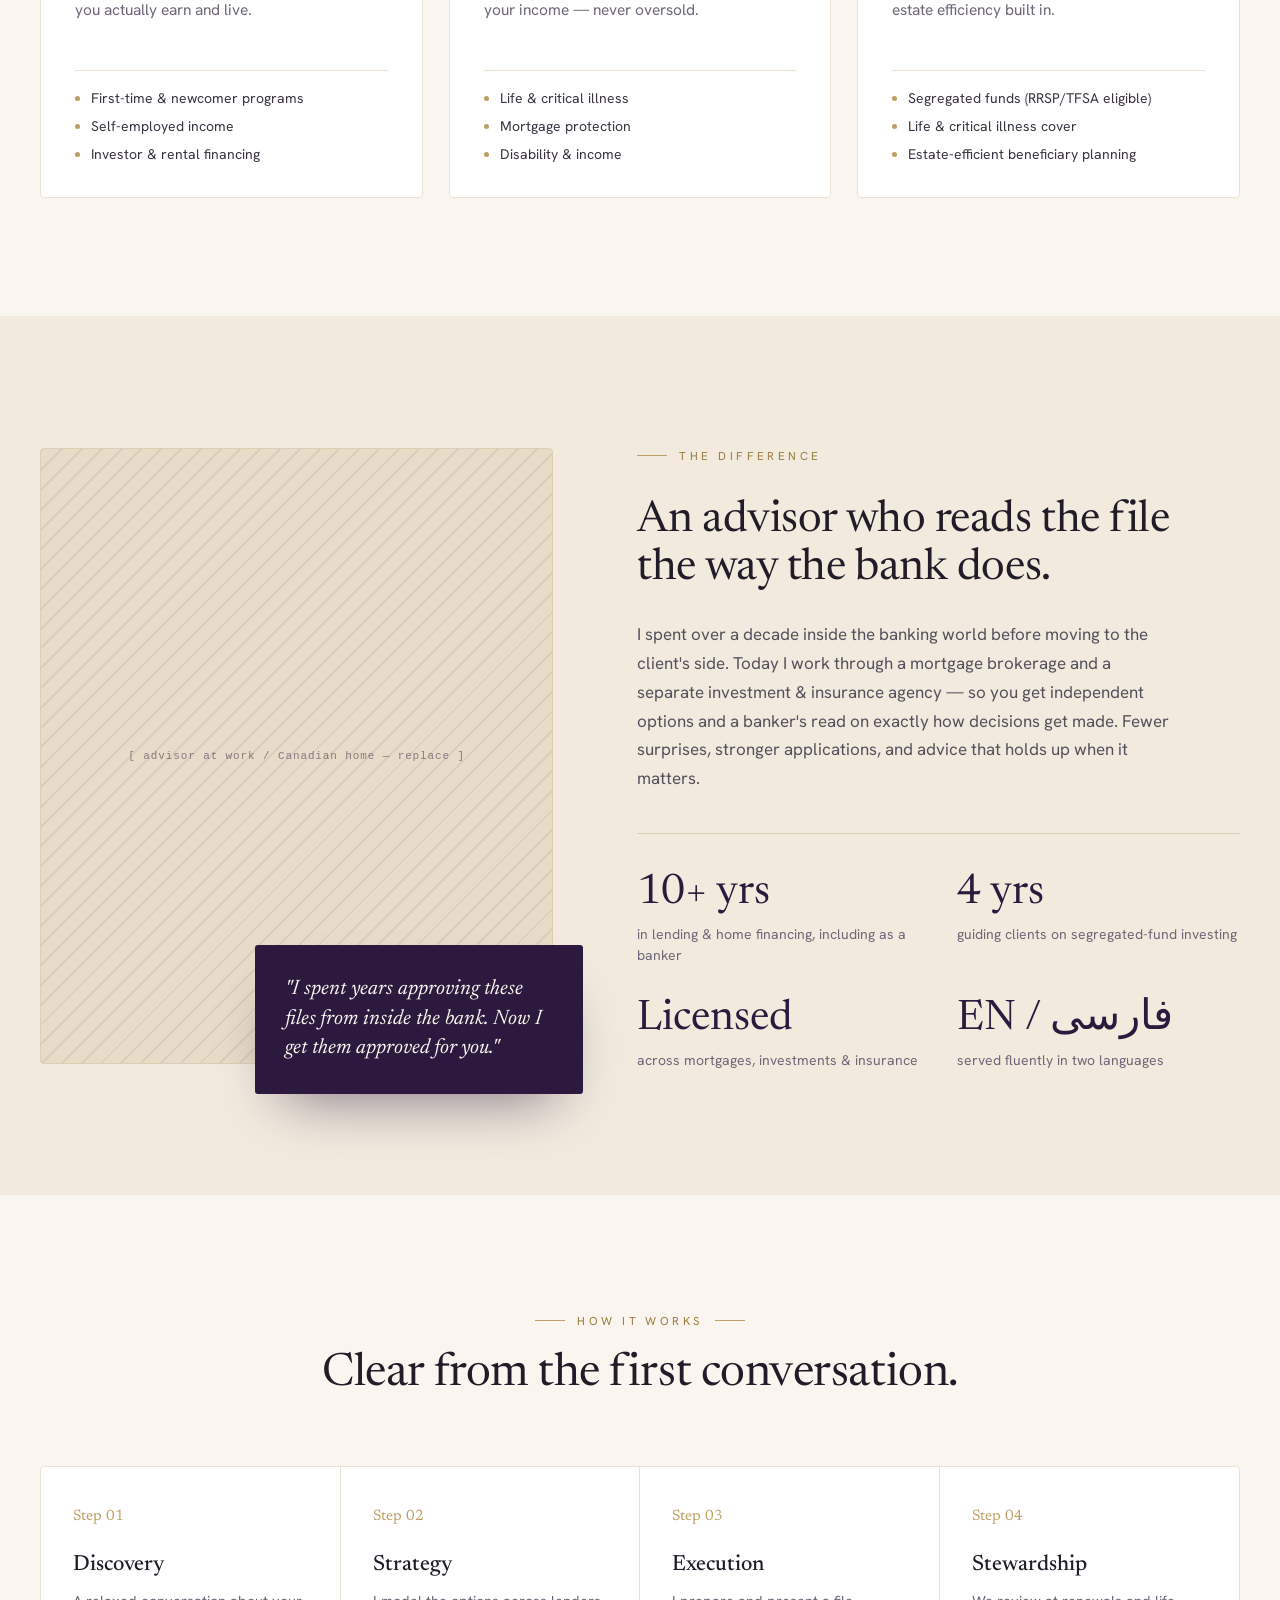
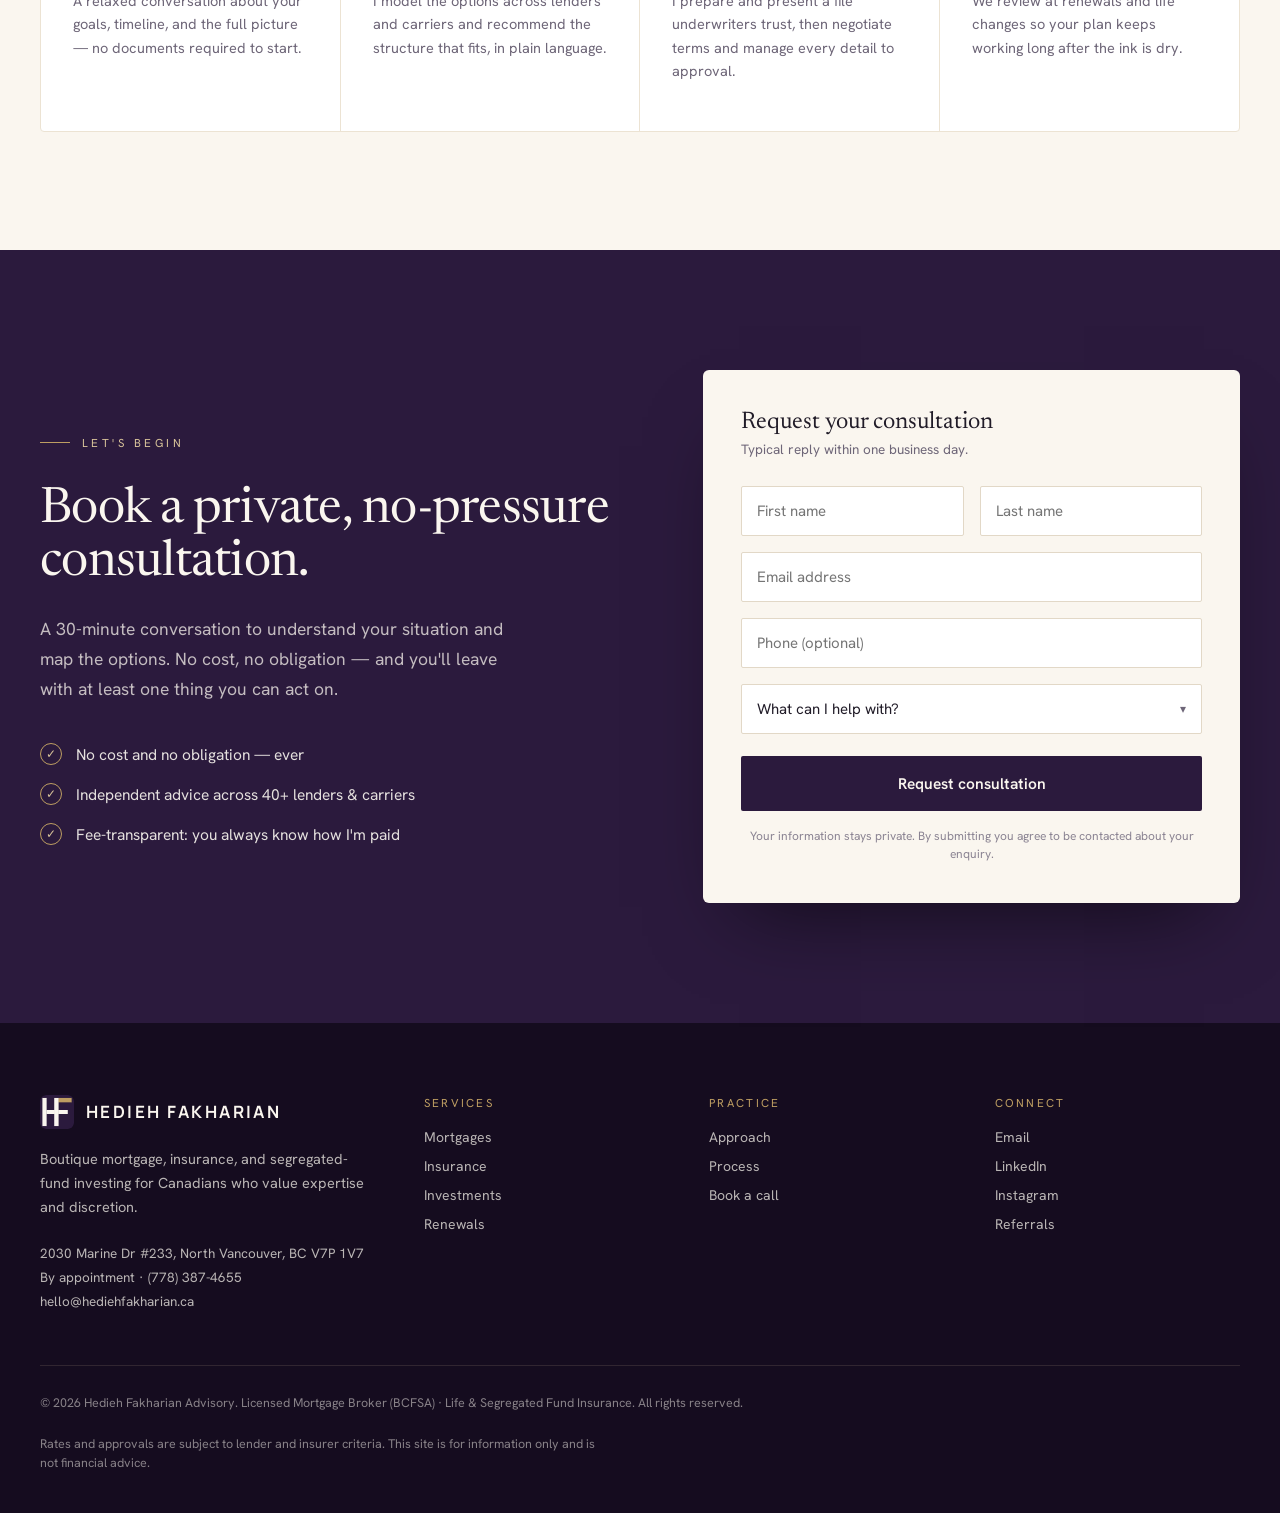
==== commit 436059d1: "Shorten hero text - more minimal and direct" ====
--- a/index.html
+++ b/index.html
@@ -43,10 +43,10 @@
           <span class="eyebrow-text">Mortgages · Insurance · Investments</span>
         </div>
         <h1 class="hero-heading">
-          Financial decisions,<br>made with <em>clarity</em><br>and quiet confidence.
+          Clarity and confidence<br>for every financial decision.
         </h1>
         <p class="hero-sub">
-          A boutique practice for Canadians who value expertise over sales scripts. With 10+ years in lending and home financing — and a banker's eye for how deals really get approved — I offer fee-transparent advice across mortgages, insurance, and segregated-fund investing.
+          10+ years in lending. A banker's eye for approvals. Independent, fee-transparent advice across mortgages, insurance, and investments.
         </p>
         <div class="hero-actions">
           <a href="#book" class="btn-primary">
